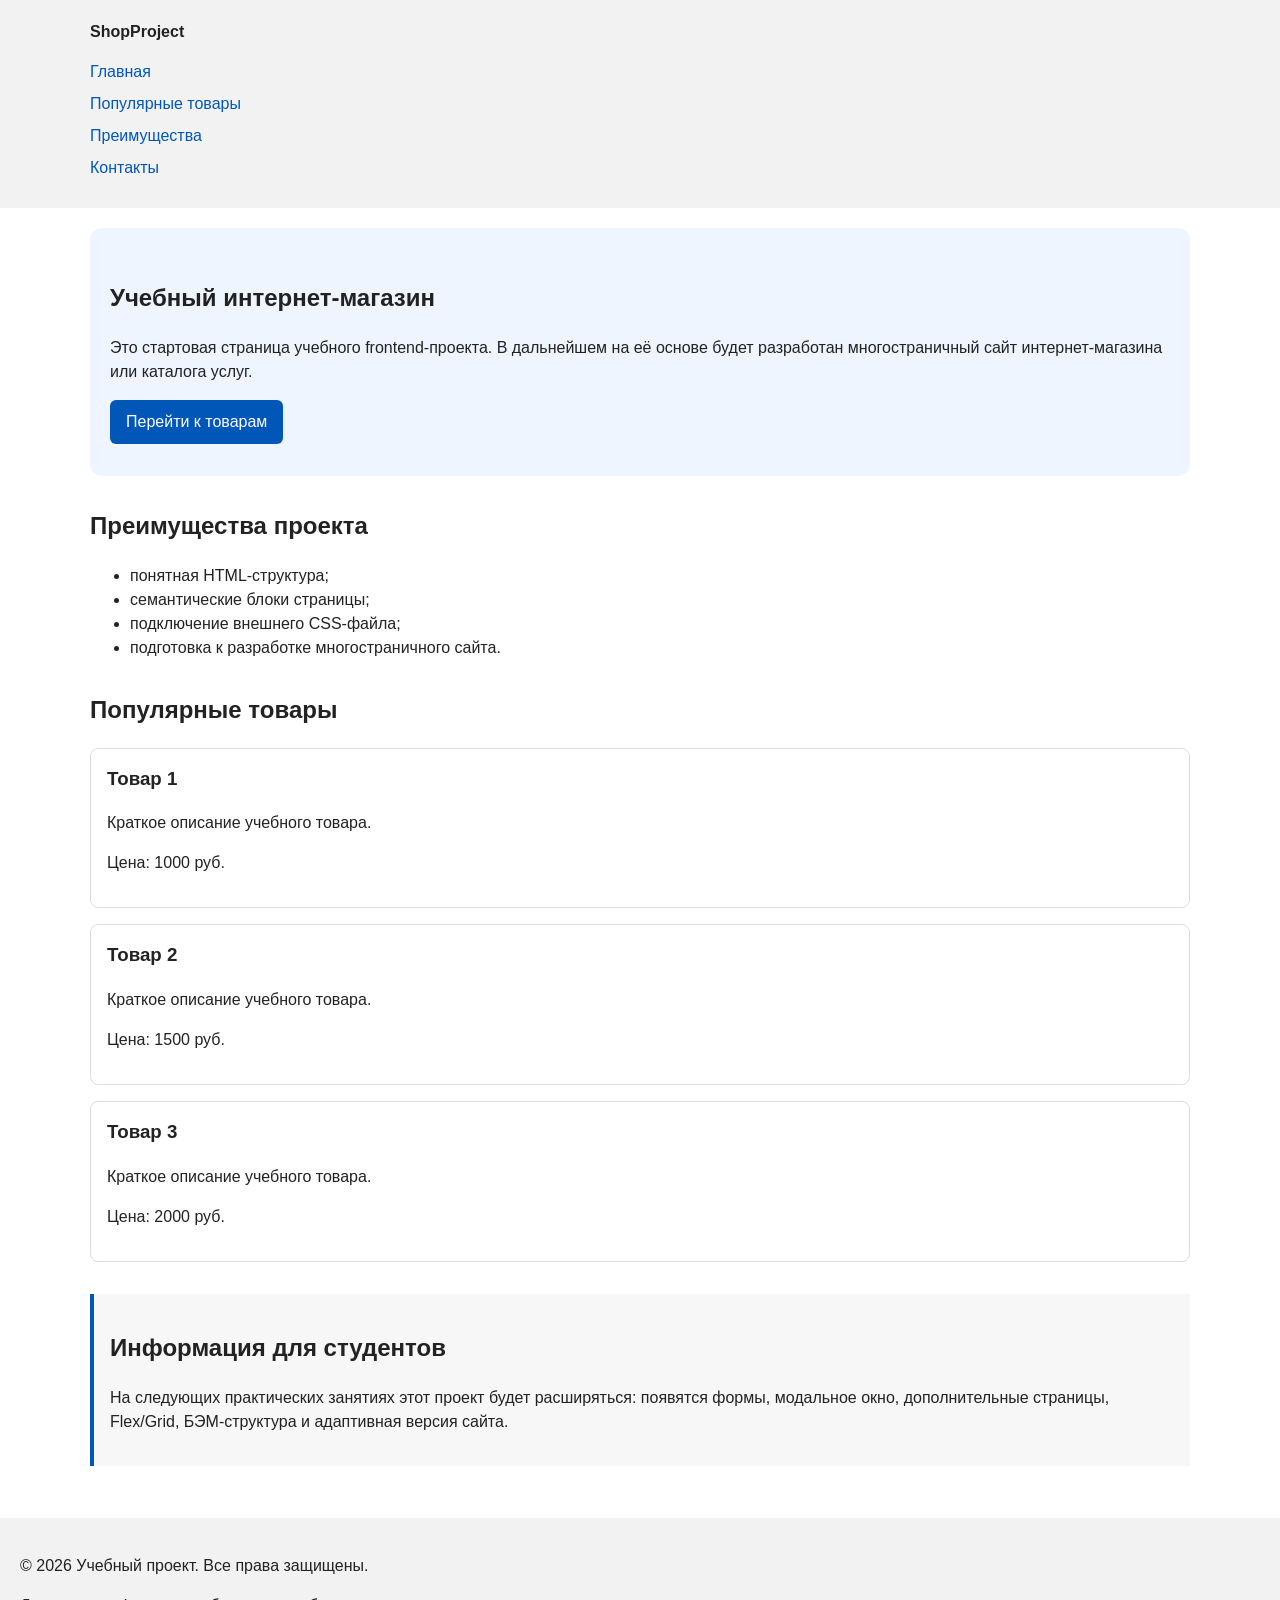
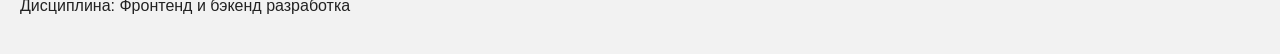
==== index.html @ dd643e0b "feat: add semantic HTML structure and base CSS styles" ====
<!DOCTYPE html>
<html lang="ru">
<head>
  <meta charset="UTF-8">
  <meta name="viewport" content="width=device-width, initial-scale=1.0">
  <title>Учебный интернет-магазин</title>
  <link rel="stylesheet" href="css/style.css">
</head>
<body>
<header>
  <div class="site-header">
    <a class="site-logo" href="index.html">ShopProject</a>

    <nav class="site-nav" aria-label="Основная навигация">
      <ul class="site-nav__list">
        <li><a href="index.html">Главная</a></li>
        <li><a href="#popular">Популярные товары</a></li>
        <li><a href="#advantages">Преимущества</a></li>
        <li><a href="#contacts">Контакты</a></li>
      </ul>
    </nav>
  </div>
</header>
<main>
  <!-- Основное содержимое страницы -->
   <section class="hero">
  <h1>Учебный интернет-магазин</h1>
  <p>
    Это стартовая страница учебного frontend-проекта.
    В дальнейшем на её основе будет разработан многостраничный сайт
    интернет-магазина или каталога услуг.
  </p>
  <a class="button" href="#popular">Перейти к товарам</a>
</section>
<section class="section" id="advantages">
  <h2>Преимущества проекта</h2>

  <ul class="advantages-list">
    <li>понятная HTML-структура;</li>
    <li>семантические блоки страницы;</li>
    <li>подключение внешнего CSS-файла;</li>
    <li>подготовка к разработке многостраничного сайта.</li>
  </ul>
</section>
<section class="section" id="popular">
  <h2>Популярные товары</h2>

  <article class="product-card">
    <h3>Товар 1</h3>
    <p>Краткое описание учебного товара.</p>
    <p>Цена: 1000 руб.</p>
  </article>

  <article class="product-card">
    <h3>Товар 2</h3>
    <p>Краткое описание учебного товара.</p>
    <p>Цена: 1500 руб.</p>
  </article>

  <article class="product-card">
    <h3>Товар 3</h3>
    <p>Краткое описание учебного товара.</p>
    <p>Цена: 2000 руб.</p>
  </article>
</section>
<aside class="aside-info">
  <h2>Информация для студентов</h2>
  <p>
    На следующих практических занятиях этот проект будет расширяться:
    появятся формы, модальное окно, дополнительные страницы, Flex/Grid,
    БЭМ-структура и адаптивная версия сайта.
  </p>
</aside>

</main>
<footer id="contacts">
  <p>&copy; 2026 Учебный проект. Все права защищены.</p>
  <p>Дисциплина: Фронтенд и бэкенд разработка</p>
</footer>

</body>
</html>
---- css/style.css ----
/* 
  Универсальное правило для всех элементов.
  border-box делает расчёт размеров более понятным:
  width включает content, padding и border.
*/
* {
  box-sizing: border-box;
}

/*
  Убираем стандартный внешний отступ браузера у body.
  Без этого вокруг страницы может появиться белая рамка.
*/
body {
  margin: 0;
  font-family: Arial, sans-serif;
  line-height: 1.5;
  color: #222222;
  background-color: #ffffff;
}
/*
  Задаём внутренние отступы для основных областей страницы.
  Это делает содержимое визуально отделённым от краёв окна браузера.
*/
header,
main,
footer {
  padding: 20px;
}

/*
  Оформляем шапку страницы.
  Пока используется простой светло-серый фон.
*/
header {
  background-color: #f2f2f2;
}

/*
  Оформляем подвал страницы тем же фоном,
  чтобы визуально отделить его от основного содержимого.
*/
footer {
  background-color: #f2f2f2;
}
/*
  Ограничиваем ширину содержимого шапки,
  чтобы оно не растягивалось слишком сильно на широких экранах.
*/
.site-header {
  max-width: 1100px;
  margin: 0 auto;
}

/*
  Оформляем текстовый логотип.
*/
.site-logo {
  font-weight: bold;
  text-decoration: none;
  color: #222222;
}

/*
  Убираем стандартные отступы и маркеры списка навигации.
*/
.site-nav__list {
  padding: 0;
  margin: 16px 0 0;
  list-style: none;
}

/*
  Добавляем расстояние между пунктами меню.
*/
.site-nav__list li {
  margin-bottom: 8px;
}

/*
  Оформляем ссылки меню.
*/
.site-nav__list a {
  color: #0057b8;
  text-decoration: none;
}

/*
  При наведении мыши подчёркиваем ссылку.
  Подробно состояния интерфейса будут рассмотрены в практической работе 1.7.
*/
.site-nav__list a:hover {
  text-decoration: underline;
}
/*
  Hero-блок — первый крупный блок страницы.
  Он визуально отделяется от остальных разделов фоном и отступами.
*/
.hero {
  max-width: 1100px;
  margin: 0 auto 32px;
  padding: 32px 20px;
  background-color: #eef5ff;
  border-radius: 12px;
}

/*
  Общий класс для разделов страницы.
*/
.section {
  max-width: 1100px;
  margin: 0 auto 32px;
}

/*
  Убираем лишний верхний отступ у заголовков разделов.
*/
.section h2 {
  margin-top: 0;
}
/*
  Карточка товара — самостоятельный блок.
  На следующих занятиях карточки будут доработаны и выстроены в сетку.
*/
.product-card {
  margin-bottom: 16px;
  padding: 16px;
  border: 1px solid #dddddd;
  border-radius: 8px;
  background-color: #ffffff;
}

/*
  Убираем лишний верхний отступ у заголовка карточки.
*/
.product-card h3 {
  margin-top: 0;
}
/*
  Пока это обычная ссылка, но визуально она оформляется как кнопка.
*/
.button {
  display: inline-block;
  padding: 10px 16px;
  color: #ffffff;
  background-color: #0057b8;
  text-decoration: none;
  border-radius: 6px;
}

/*
  Простое состояние наведения для кнопки.
*/
.button:hover {
  background-color: #003f86;
}

/*
  Дополнительный информационный блок.
*/
.aside-info {
  max-width: 1100px;
  margin: 0 auto 32px;
  padding: 16px;
  border-left: 4px solid #0057b8;
  background-color: #f7f7f7;
}
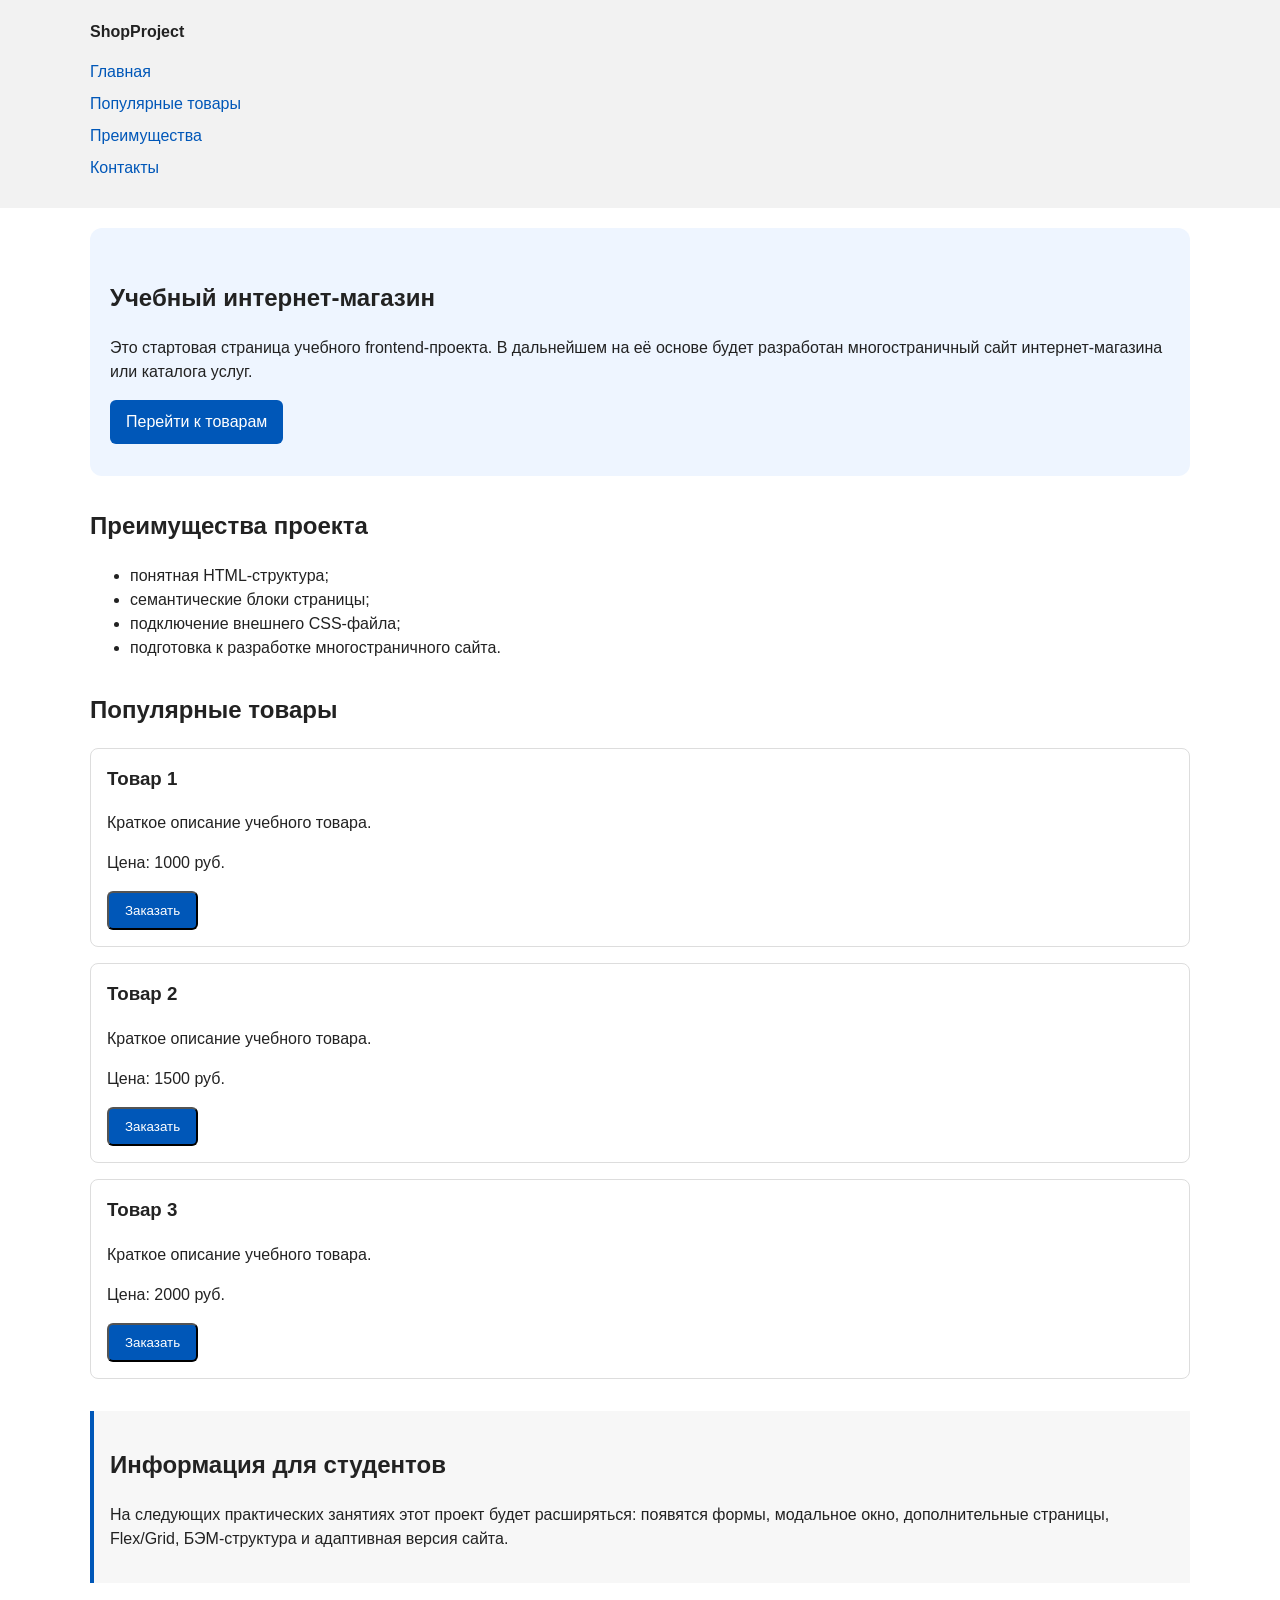
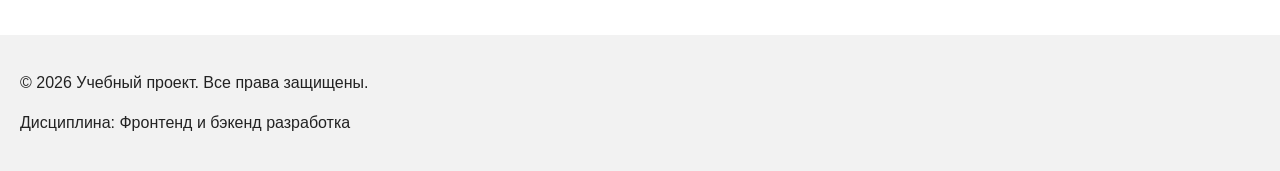
==== commit 11812ee8: "feat: add order form modal and validation" ====
--- a/index.html
+++ b/index.html
@@ -5,6 +5,7 @@
   <meta name="viewport" content="width=device-width, initial-scale=1.0">
   <title>Учебный интернет-магазин</title>
   <link rel="stylesheet" href="css/style.css">
+  <script src="js/main.js" defer></script>
 </head>
 <body>
 <header>
@@ -49,18 +50,30 @@
     <h3>Товар 1</h3>
     <p>Краткое описание учебного товара.</p>
     <p>Цена: 1000 руб.</p>
+    <button class="button product-card__button" type="button" data-product="Товар 1">
+  Заказать
+</button>
+
   </article>
 
   <article class="product-card">
     <h3>Товар 2</h3>
     <p>Краткое описание учебного товара.</p>
     <p>Цена: 1500 руб.</p>
+    <button class="button product-card__button" type="button" data-product="Товар 2">
+  Заказать
+</button>
+
   </article>
 
   <article class="product-card">
     <h3>Товар 3</h3>
     <p>Краткое описание учебного товара.</p>
     <p>Цена: 2000 руб.</p>
+    <button class="button product-card__button" type="button" data-product="Товар 3">
+  Заказать
+</button>
+
   </article>
 </section>
 <aside class="aside-info">
@@ -77,6 +90,102 @@
   <p>&copy; 2026 Учебный проект. Все права защищены.</p>
   <p>Дисциплина: Фронтенд и бэкенд разработка</p>
 </footer>
+<dialog class="order-dialog" id="order-dialog" aria-labelledby="order-dialog-title">
+  <h2 id="order-dialog-title">Оформление заявки</h2>
+
+  <form class="order-form" id="order-form" action="#" method="post" novalidate>
+    <input id="selected-product" name="selected-product" type="hidden">
+
+    <div class="form-field">
+      <label for="order-name">Имя</label>
+      <input
+        id="order-name"
+        name="name"
+        type="text"
+        placeholder="Введите ваше имя"
+        minlength="2"
+        autocomplete="given-name"
+        required
+      >
+    </div>
+
+    <div class="form-field">
+      <label for="order-email">E-mail</label>
+      <input
+        id="order-email"
+        name="email"
+        type="email"
+        placeholder="example@mail.ru"
+        autocomplete="email"
+        required
+      >
+    </div>
+
+    <div class="form-field">
+      <label for="order-phone">Телефон</label>
+      <input
+        id="order-phone"
+        name="phone"
+        type="tel"
+        inputmode="tel"
+        placeholder="+7 (900) 000-00-00"
+        pattern="^\+7 \(\d{3}\) \d{3}-\d{2}-\d{2}$"
+        required
+      >
+      <small>Формат: +7 (900) 000-00-00</small>
+    </div>
+
+    <div class="form-field">
+      <label for="order-date">Дата связи</label>
+      <input
+        id="order-date"
+        name="date"
+        type="date"
+      >
+    </div>
+
+    <div class="form-field">
+      <label for="order-topic">Тема заявки</label>
+      <select id="order-topic" name="topic" required>
+        <option value="">Выберите тему</option>
+        <option value="product">Заказ товара</option>
+        <option value="consultation">Консультация</option>
+        <option value="delivery">Доставка</option>
+      </select>
+    </div>
+
+    <div class="form-field">
+      <label for="order-comment">Комментарий</label>
+      <textarea
+        id="order-comment"
+        name="comment"
+        rows="4"
+        placeholder="Укажите дополнительную информацию"
+      ></textarea>
+    </div>
+
+    <div class="form-field form-field--checkbox">
+      <label>
+        <input
+          id="order-agreement"
+          name="agreement"
+          type="checkbox"
+          required
+        >
+        Я согласен на обработку данных
+      </label>
+    </div>
+
+    <div class="form-actions">
+      <button type="button" id="close-order-dialog">Закрыть</button>
+      <button type="submit">Отправить заявку</button>
+    </div>
+  </form>
+</dialog>
+
+<p class="success-message" id="success-message" hidden>
+  Форма успешно отправлена!
+</p>
 
 </body>
 </html>
--- a/css/style.css
+++ b/css/style.css
@@ -165,3 +165,105 @@
   border-left: 4px solid #0057b8;
   background-color: #f7f7f7;
 }
+
+/*
+  Модальное окно.
+  Элемент dialog сам умеет открываться поверх страницы.
+*/
+.order-dialog {
+  width: min(100% - 32px, 560px);
+  padding: 24px;
+  border: none;
+  border-radius: 12px;
+}
+
+/*
+  Затемнение фона за модальным окном.
+*/
+.order-dialog::backdrop {
+  background-color: rgba(0, 0, 0, 0.5);
+}
+
+/*
+  Поле формы.
+  Каждый блок получает нижний отступ.
+*/
+.form-field {
+  margin-bottom: 16px;
+}
+
+/*
+  Подпись поля.
+*/
+.form-field label {
+  display: block;
+  margin-bottom: 6px;
+}
+
+/*
+  Основные поля формы.
+*/
+.form-field input,
+.form-field select,
+.form-field textarea {
+  width: 100%;
+  padding: 10px 12px;
+  border: 1px solid #cccccc;
+  border-radius: 6px;
+  font: inherit;
+}
+
+/*
+  Checkbox не должен занимать всю ширину.
+*/
+.form-field input[type="checkbox"] {
+  width: auto;
+}
+
+/*
+  Подсказка под полем телефона.
+*/
+.form-field small {
+  display: block;
+  margin-top: 4px;
+  color: #666666;
+}
+
+/*
+  Видимый фокус для клавиатурной навигации.
+*/
+.form-field input:focus-visible,
+.form-field select:focus-visible,
+.form-field textarea:focus-visible,
+.form-actions button:focus-visible {
+  outline: 2px solid #0057b8;
+  outline-offset: 2px;
+}
+
+/*
+  Подсветка ошибочных полей.
+  Атрибут aria-invalid будет добавляться через JavaScript.
+*/
+[aria-invalid="true"] {
+  border-color: #b00020;
+}
+
+/*
+  Кнопки формы.
+*/
+.form-actions {
+  display: flex;
+  gap: 12px;
+  margin-top: 20px;
+}
+
+/*
+  Сообщение об успешной отправке.
+*/
+.success-message {
+  max-width: 1100px;
+  margin: 24px auto;
+  padding: 16px;
+  border-left: 4px solid #168a2f;
+  background-color: #eefaf0;
+}
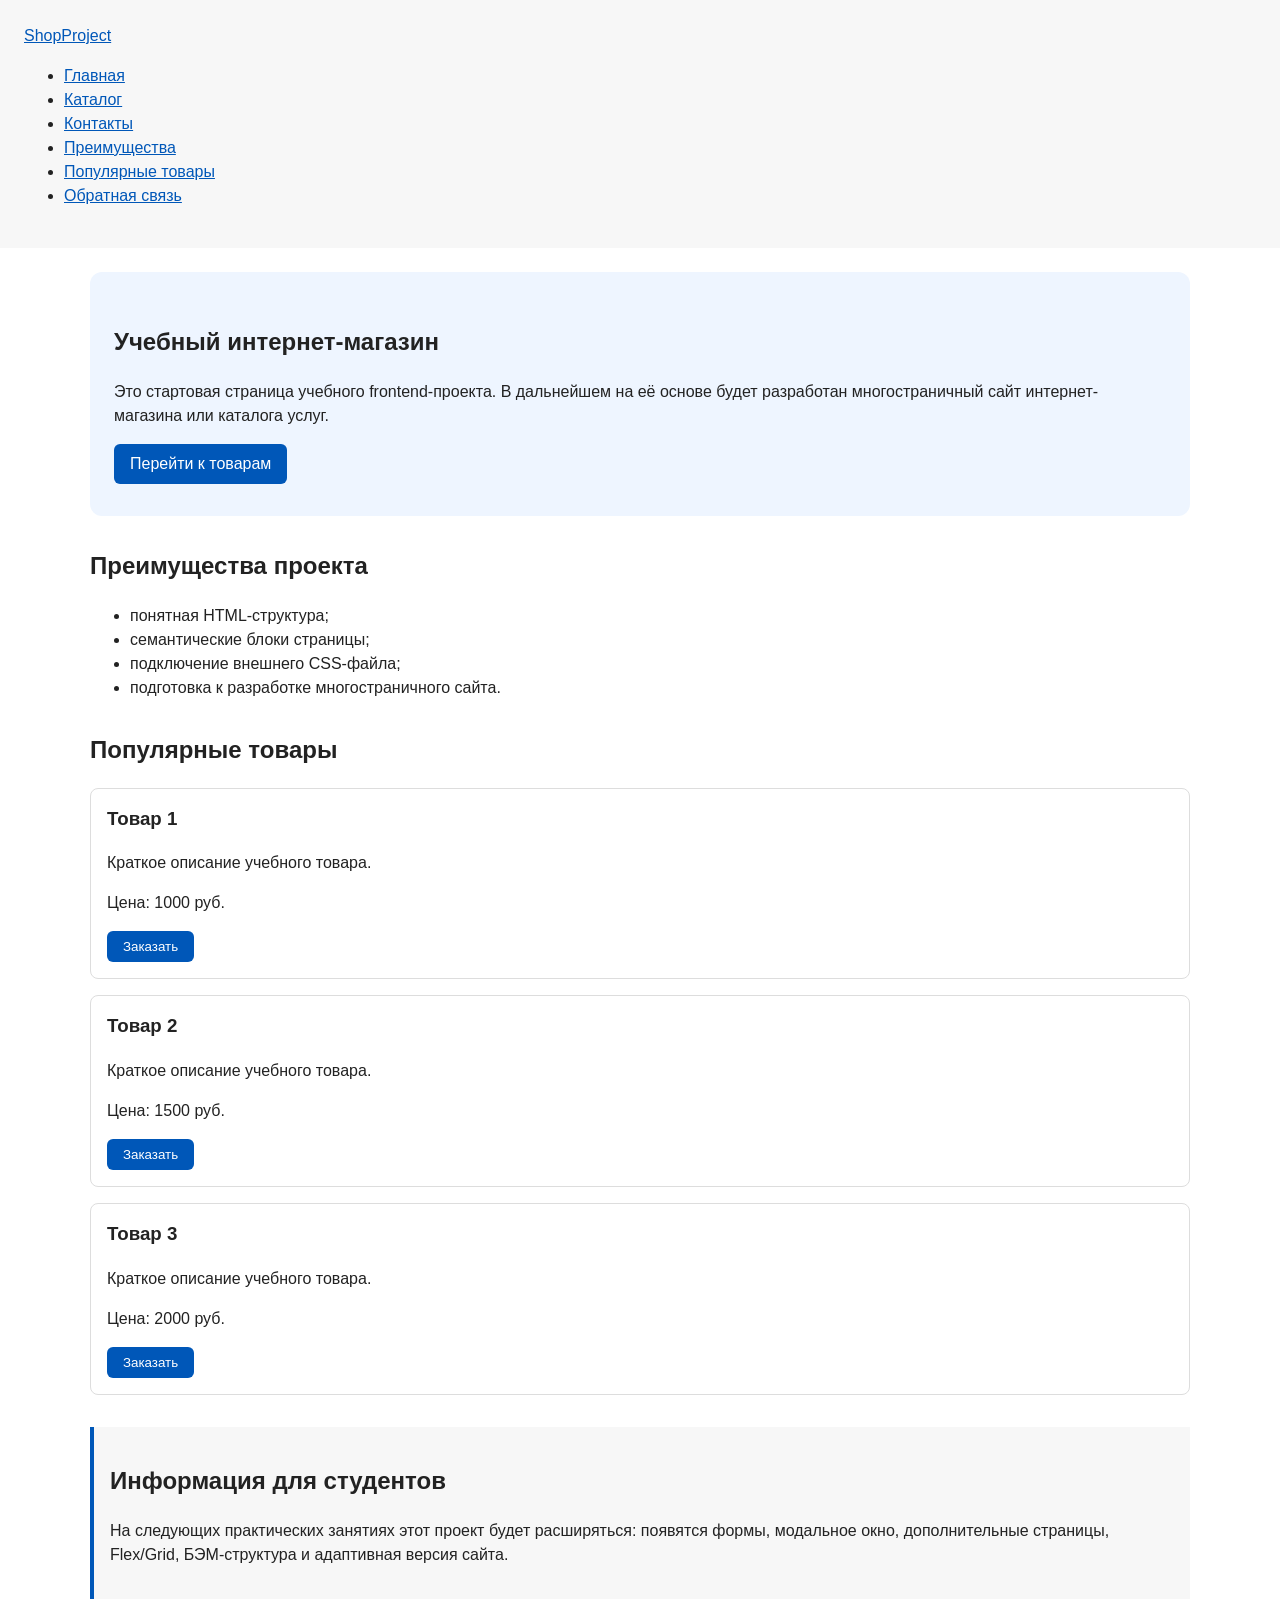
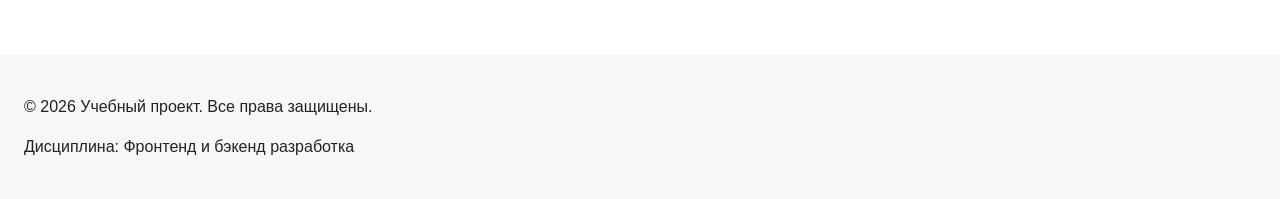
==== commit 18386400: "feat: add multi-page structure navigation and anchors" ====
--- a/index.html
+++ b/index.html
@@ -6,6 +6,10 @@
   <title>Учебный интернет-магазин</title>
   <link rel="stylesheet" href="css/style.css">
   <script src="js/main.js" defer></script>
+  <meta property="og:type" content="website">
+  <meta property="og:title" content="Учебный интернет-магазин">
+  <meta property="og:description" content="Учебный frontend-проект интернет-магазина.">
+  <meta property="og:image" content="https://vovelio.github.io/kr1-html-css-shop/images/preview.jpg">
 </head>
 <body>
 <header>
@@ -13,13 +17,16 @@
     <a class="site-logo" href="index.html">ShopProject</a>
 
     <nav class="site-nav" aria-label="Основная навигация">
-      <ul class="site-nav__list">
-        <li><a href="index.html">Главная</a></li>
-        <li><a href="#popular">Популярные товары</a></li>
-        <li><a href="#advantages">Преимущества</a></li>
-        <li><a href="#contacts">Контакты</a></li>
-      </ul>
-    </nav>
+  <ul class="site-nav__list">
+    <li><a href="index.html">Главная</a></li>
+    <li><a href="catalog.html">Каталог</a></li>
+    <li><a href="contacts.html">Контакты</a></li>
+    <li><a href="index.html#advantages">Преимущества</a></li>
+    <li><a href="index.html#popular">Популярные товары</a></li>
+    <li><a href="index.html#contacts">Обратная связь</a></li>
+  </ul>
+</nav>
+
   </div>
 </header>
 <main>
--- a/css/style.css
+++ b/css/style.css
@@ -1,269 +1,249 @@
-/* 
-  Универсальное правило для всех элементов.
-  border-box делает расчёт размеров более понятным:
-  width включает content, padding и border.
-*/
+/* ===============================
+   1. Переменные проекта
+   =============================== */
+
+:root {
+  /* Основные цвета проекта */
+  --color-bg: #ffffff;
+  --color-text: #222222;
+  --color-muted: #666666;
+  --color-primary: #0057b8;
+  --color-primary-dark: #003f86;
+  --color-border: #dddddd;
+  --color-surface: #f7f7f7;
+  --color-surface-accent: #eef5ff;
+  --color-danger: #b00020;
+  --color-success: #168a2f;
+  --color-success-bg: #eefaf0;
+  --color-white: #ffffff;
+
+  /* Отступы */
+  --space-xs: 4px;
+  --space-sm: 8px;
+  --space-md: 16px;
+  --space-lg: 24px;
+  --space-xl: 32px;
+
+  /* Скругления */
+  --radius-sm: 6px;
+  --radius-md: 8px;
+  --radius-lg: 12px;
+
+  /* Размеры */
+  --container-width: 1100px;
+}
+
+
+/* ===============================
+   2. Базовые стили
+   =============================== */
+
 * {
   box-sizing: border-box;
 }
 
-/*
-  Убираем стандартный внешний отступ браузера у body.
-  Без этого вокруг страницы может появиться белая рамка.
-*/
 body {
   margin: 0;
   font-family: Arial, sans-serif;
   line-height: 1.5;
-  color: #222222;
-  background-color: #ffffff;
-}
-/*
-  Задаём внутренние отступы для основных областей страницы.
-  Это делает содержимое визуально отделённым от краёв окна браузера.
-*/
+  color: var(--color-text);
+  background-color: var(--color-bg);
+}
+
 header,
 main,
 footer {
-  padding: 20px;
-}
-
-/*
-  Оформляем шапку страницы.
-  Пока используется простой светло-серый фон.
-*/
+  padding: var(--space-lg);
+}
+
 header {
-  background-color: #f2f2f2;
-}
-
-/*
-  Оформляем подвал страницы тем же фоном,
-  чтобы визуально отделить его от основного содержимого.
-*/
+  background-color: var(--color-surface);
+}
+
 footer {
-  background-color: #f2f2f2;
-}
-/*
-  Ограничиваем ширину содержимого шапки,
-  чтобы оно не растягивалось слишком сильно на широких экранах.
-*/
-.site-header {
-  max-width: 1100px;
-  margin: 0 auto;
-}
-
-/*
-  Оформляем текстовый логотип.
-*/
-.site-logo {
-  font-weight: bold;
+  background-color: var(--color-surface);
+}
+
+.breadcrumbs {
+  max-width: var(--container-width);
+  margin: 0 auto var(--space-md);
+  font-size: 14px;
+  color: var(--color-muted);
+}
+
+.breadcrumbs a {
+  color: var(--color-primary);
+}
+
+.breadcrumbs span::before {
+  content: " / ";
+  color: var(--color-muted);
+}
+
+:target {
+  outline: 2px dashed var(--color-primary);
+  outline-offset: 4px;
+}
+
+
+/* ===============================
+   3. Общие элементы интерфейса
+   =============================== */
+
+a {
+  color: var(--color-primary);
+}
+
+a:hover {
+  color: var(--color-primary-dark);
+}
+
+a:focus-visible {
+  outline: 2px solid var(--color-primary);
+  outline-offset: 3px;
+}
+
+.button {
+  display: inline-block;
+  padding: var(--space-sm) var(--space-md);
+  color: var(--color-white);
+  background-color: var(--color-primary);
   text-decoration: none;
-  color: #222222;
-}
-
-/*
-  Убираем стандартные отступы и маркеры списка навигации.
-*/
-.site-nav__list {
-  padding: 0;
-  margin: 16px 0 0;
-  list-style: none;
-}
-
-/*
-  Добавляем расстояние между пунктами меню.
-*/
-.site-nav__list li {
-  margin-bottom: 8px;
-}
-
-/*
-  Оформляем ссылки меню.
-*/
-.site-nav__list a {
-  color: #0057b8;
-  text-decoration: none;
-}
-
-/*
-  При наведении мыши подчёркиваем ссылку.
-  Подробно состояния интерфейса будут рассмотрены в практической работе 1.7.
-*/
-.site-nav__list a:hover {
-  text-decoration: underline;
-}
-/*
-  Hero-блок — первый крупный блок страницы.
-  Он визуально отделяется от остальных разделов фоном и отступами.
-*/
+  border: none;
+  border-radius: var(--radius-sm);
+  cursor: pointer;
+}
+
+.button:hover {
+  background-color: var(--color-primary-dark);
+}
+
+.button:focus-visible {
+  outline: 2px solid var(--color-primary);
+  outline-offset: 3px;
+}
+
+.button:disabled {
+  opacity: 0.6;
+  cursor: not-allowed;
+}
+
+
+/* ===============================
+   4. Компоненты страницы
+   =============================== */
+
 .hero {
-  max-width: 1100px;
-  margin: 0 auto 32px;
-  padding: 32px 20px;
-  background-color: #eef5ff;
-  border-radius: 12px;
-}
-
-/*
-  Общий класс для разделов страницы.
-*/
+  max-width: var(--container-width);
+  margin: 0 auto var(--space-xl);
+  padding: var(--space-xl) var(--space-lg);
+  background-color: var(--color-surface-accent);
+  border-radius: var(--radius-lg);
+}
+
 .section {
-  max-width: 1100px;
-  margin: 0 auto 32px;
-}
-
-/*
-  Убираем лишний верхний отступ у заголовков разделов.
-*/
+  max-width: var(--container-width);
+  margin: 0 auto var(--space-xl);
+}
+
 .section h2 {
   margin-top: 0;
 }
-/*
-  Карточка товара — самостоятельный блок.
-  На следующих занятиях карточки будут доработаны и выстроены в сетку.
-*/
+
 .product-card {
-  margin-bottom: 16px;
-  padding: 16px;
-  border: 1px solid #dddddd;
-  border-radius: 8px;
-  background-color: #ffffff;
-}
-
-/*
-  Убираем лишний верхний отступ у заголовка карточки.
-*/
+  margin-bottom: var(--space-md);
+  padding: var(--space-md);
+  border: 1px solid var(--color-border);
+  border-radius: var(--radius-md);
+  background-color: var(--color-bg);
+}
+
+.product-card:hover {
+  border-color: var(--color-primary);
+}
+
 .product-card h3 {
   margin-top: 0;
 }
-/*
-  Пока это обычная ссылка, но визуально она оформляется как кнопка.
-*/
-.button {
-  display: inline-block;
-  padding: 10px 16px;
-  color: #ffffff;
-  background-color: #0057b8;
-  text-decoration: none;
-  border-radius: 6px;
-}
-
-/*
-  Простое состояние наведения для кнопки.
-*/
-.button:hover {
-  background-color: #003f86;
-}
-
-/*
-  Дополнительный информационный блок.
-*/
 .aside-info {
-  max-width: 1100px;
-  margin: 0 auto 32px;
-  padding: 16px;
-  border-left: 4px solid #0057b8;
-  background-color: #f7f7f7;
-}
-
-/*
-  Модальное окно.
-  Элемент dialog сам умеет открываться поверх страницы.
-*/
+  max-width: var(--container-width);
+  margin: 0 auto var(--space-xl);
+  padding: var(--space-md);
+  border-left: 4px solid var(--color-primary);
+  background-color: var(--color-surface);
+}
+
+html {
+  scroll-behavior: smooth;
+}
+
+
+/* ===============================
+   5. Форма и модальное окно
+   =============================== */
+
 .order-dialog {
   width: min(100% - 32px, 560px);
-  padding: 24px;
+  padding: var(--space-lg);
   border: none;
-  border-radius: 12px;
-}
-
-/*
-  Затемнение фона за модальным окном.
-*/
+  border-radius: var(--radius-lg);
+}
+
 .order-dialog::backdrop {
   background-color: rgba(0, 0, 0, 0.5);
 }
 
-/*
-  Поле формы.
-  Каждый блок получает нижний отступ.
-*/
 .form-field {
-  margin-bottom: 16px;
-}
-
-/*
-  Подпись поля.
-*/
+  margin-bottom: var(--space-md);
+}
+
 .form-field label {
   display: block;
-  margin-bottom: 6px;
-}
-
-/*
-  Основные поля формы.
-*/
+  margin-bottom: var(--space-xs);
+}
+
 .form-field input,
 .form-field select,
 .form-field textarea {
   width: 100%;
   padding: 10px 12px;
-  border: 1px solid #cccccc;
-  border-radius: 6px;
+  border: 1px solid var(--color-border);
+  border-radius: var(--radius-sm);
   font: inherit;
 }
 
-/*
-  Checkbox не должен занимать всю ширину.
-*/
 .form-field input[type="checkbox"] {
   width: auto;
 }
 
-/*
-  Подсказка под полем телефона.
-*/
 .form-field small {
   display: block;
-  margin-top: 4px;
-  color: #666666;
-}
-
-/*
-  Видимый фокус для клавиатурной навигации.
-*/
+  margin-top: var(--space-xs);
+  color: var(--color-muted);
+}
+
+.form-field input:hover,
+.form-field select:hover,
+.form-field textarea:hover {
+  border-color: var(--color-primary);
+}
+
 .form-field input:focus-visible,
 .form-field select:focus-visible,
 .form-field textarea:focus-visible,
 .form-actions button:focus-visible {
-  outline: 2px solid #0057b8;
-  outline-offset: 2px;
-}
-
-/*
-  Подсветка ошибочных полей.
-  Атрибут aria-invalid будет добавляться через JavaScript.
-*/
+  outline: 2px solid var(--color-primary);
+  outline-offset: 3px;
+}
+
 [aria-invalid="true"] {
-  border-color: #b00020;
-}
-
-/*
-  Кнопки формы.
-*/
-.form-actions {
-  display: flex;
-  gap: 12px;
-  margin-top: 20px;
-}
-
-/*
-  Сообщение об успешной отправке.
-*/
+  border-color: var(--color-danger);
+}
+
 .success-message {
-  max-width: 1100px;
-  margin: 24px auto;
-  padding: 16px;
-  border-left: 4px solid #168a2f;
-  background-color: #eefaf0;
-}
+  max-width: var(--container-width);
+  margin: var(--space-lg) auto;
+  padding: var(--space-md);
+  border-left: 4px solid var(--color-success);
+  background-color: var(--color-success-bg);
+}
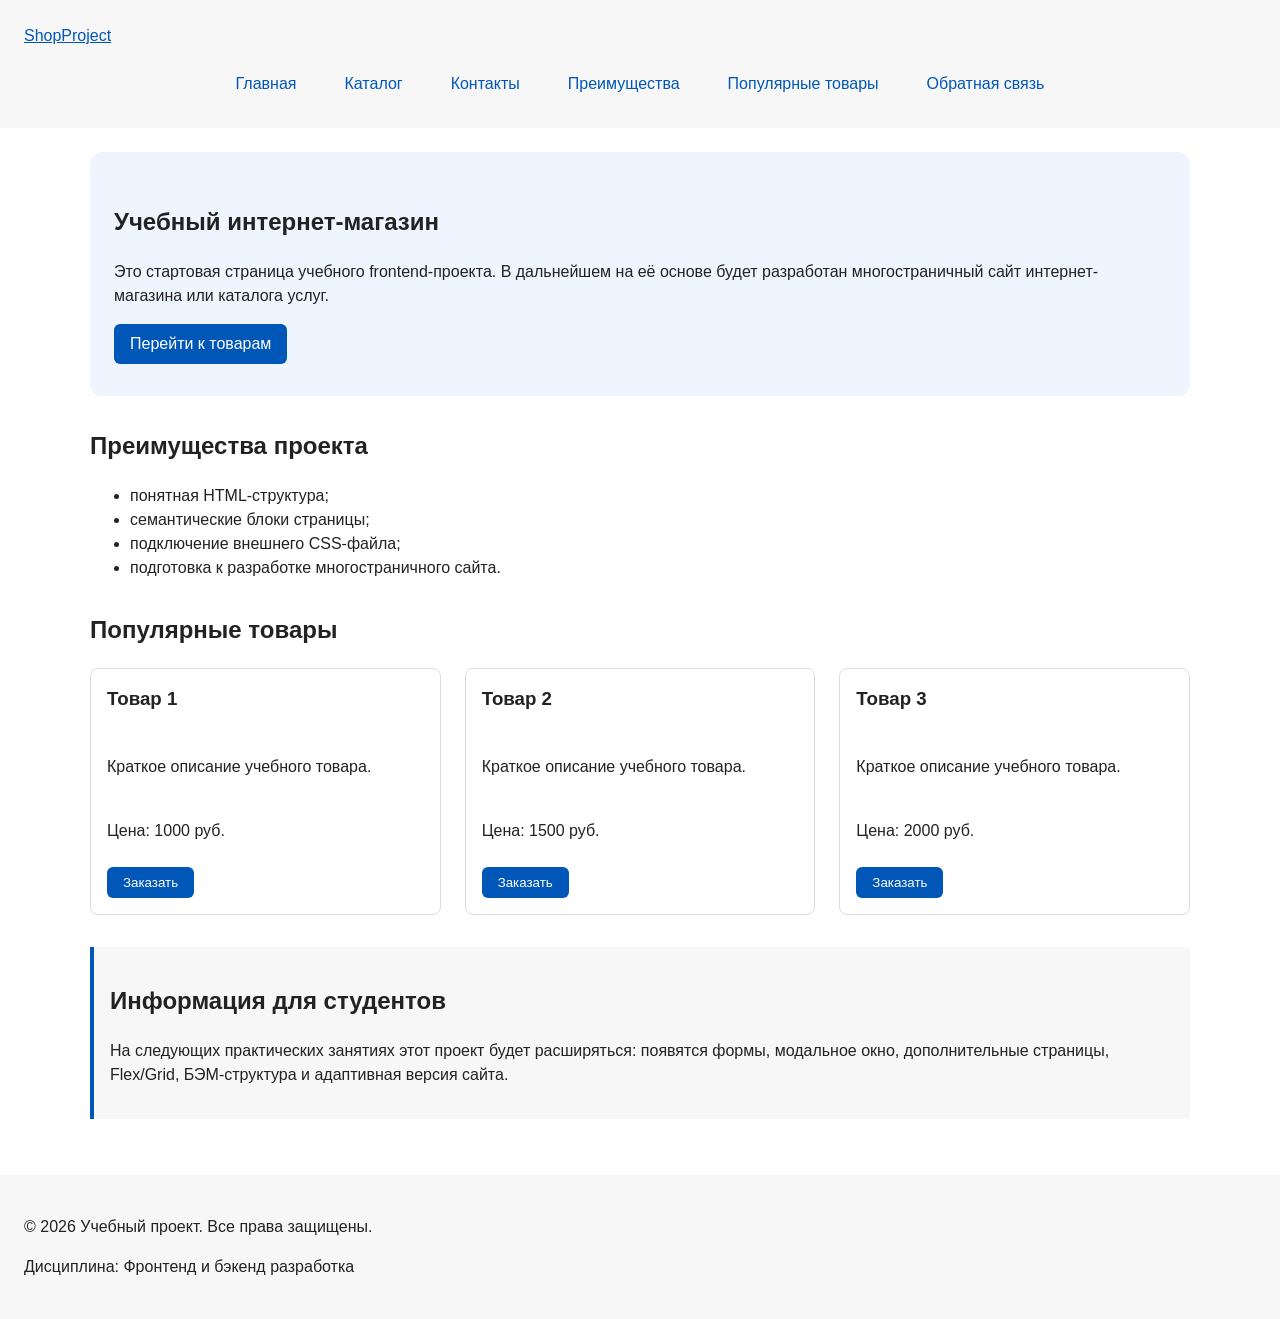
==== commit 9e3c94f8: "feat: add flex navigation and grid catalog layout" ====
--- a/index.html
+++ b/index.html
@@ -53,36 +53,36 @@
 <section class="section" id="popular">
   <h2>Популярные товары</h2>
 
-  <article class="product-card">
-    <h3>Товар 1</h3>
-    <p>Краткое описание учебного товара.</p>
-    <p>Цена: 1000 руб.</p>
-    <button class="button product-card__button" type="button" data-product="Товар 1">
-  Заказать
-</button>
+  <div class="products-grid">
+    <article class="product-card">
+      <h3>Товар 1</h3>
+      <p>Краткое описание учебного товара.</p>
+      <p>Цена: 1000 руб.</p>
+      <button class="button product-card__button" type="button" data-product="Товар 1">
+        Заказать
+      </button>
+    </article>
 
-  </article>
+    <article class="product-card">
+      <h3>Товар 2</h3>
+      <p>Краткое описание учебного товара.</p>
+      <p>Цена: 1500 руб.</p>
+      <button class="button product-card__button" type="button" data-product="Товар 2">
+        Заказать
+      </button>
+    </article>
 
-  <article class="product-card">
-    <h3>Товар 2</h3>
-    <p>Краткое описание учебного товара.</p>
-    <p>Цена: 1500 руб.</p>
-    <button class="button product-card__button" type="button" data-product="Товар 2">
-  Заказать
-</button>
+    <article class="product-card">
+      <h3>Товар 3</h3>
+      <p>Краткое описание учебного товара.</p>
+      <p>Цена: 2000 руб.</p>
+      <button class="button product-card__button" type="button" data-product="Товар 3">
+        Заказать
+      </button>
+    </article>
+  </div>
+</section>
 
-  </article>
-
-  <article class="product-card">
-    <h3>Товар 3</h3>
-    <p>Краткое описание учебного товара.</p>
-    <p>Цена: 2000 руб.</p>
-    <button class="button product-card__button" type="button" data-product="Товар 3">
-  Заказать
-</button>
-
-  </article>
-</section>
 <aside class="aside-info">
   <h2>Информация для студентов</h2>
   <p>
--- a/css/style.css
+++ b/css/style.css
@@ -85,6 +85,35 @@
   outline-offset: 4px;
 }
 
+.filters-form {
+  display: grid;
+  gap: var(--space-md);
+}
+
+.filters-form fieldset {
+  margin: 0;
+  padding: var(--space-md);
+  border: 1px solid var(--color-border);
+  border-radius: var(--radius-sm);
+}
+
+.filters-form legend {
+  font-weight: 700;
+}
+
+.filters-form label {
+  display: block;
+  margin-bottom: var(--space-sm);
+}
+
+.filters-form input[type="number"] {
+  width: 100%;
+  padding: 8px 10px;
+  border: 1px solid var(--color-border);
+  border-radius: var(--radius-sm);
+  font: inherit;
+}
+
 
 /* ===============================
    3. Общие элементы интерфейса
@@ -128,6 +157,35 @@
   cursor: not-allowed;
 }
 
+.site-nav__list {
+  display: flex;
+  flex-wrap: wrap;
+  justify-content: center;
+  align-items: center;
+  gap: var(--space-md);
+  padding: 0;
+  margin: var(--space-md) 0 0;
+  list-style: none;
+}
+
+.site-nav__list a {
+  display: inline-block;
+  padding: var(--space-sm) var(--space-md);
+  color: var(--color-primary);
+  text-decoration: none;
+  border-radius: var(--radius-sm);
+}
+
+.site-nav__list a:hover {
+  color: var(--color-white);
+  background-color: var(--color-primary);
+}
+
+.products-grid {
+  display: grid;
+  grid-template-columns: repeat(3, 1fr);
+  gap: var(--space-lg);
+}
 
 /* ===============================
    4. Компоненты страницы
@@ -151,12 +209,42 @@
 }
 
 .product-card {
-  margin-bottom: var(--space-md);
+  display: flex;
+  flex-direction: column;
+  gap: var(--space-sm);
+  margin-bottom: 0;
   padding: var(--space-md);
   border: 1px solid var(--color-border);
   border-radius: var(--radius-md);
   background-color: var(--color-bg);
 }
+
+.product-card .button {
+  margin-top: auto;
+  align-self: flex-start;
+}
+
+.catalog-layout {
+  max-width: var(--container-width);
+  margin: 0 auto var(--space-xl);
+  display: grid;
+  grid-template-columns: 260px 1fr;
+  grid-template-areas: "filters products";
+  gap: var(--space-lg);
+}
+
+.catalog-filters {
+  grid-area: filters;
+  padding: var(--space-md);
+  border: 1px solid var(--color-border);
+  border-radius: var(--radius-md);
+  background-color: var(--color-surface);
+}
+
+.catalog-products {
+  grid-area: products;
+}
+
 
 .product-card:hover {
   border-color: var(--color-primary);
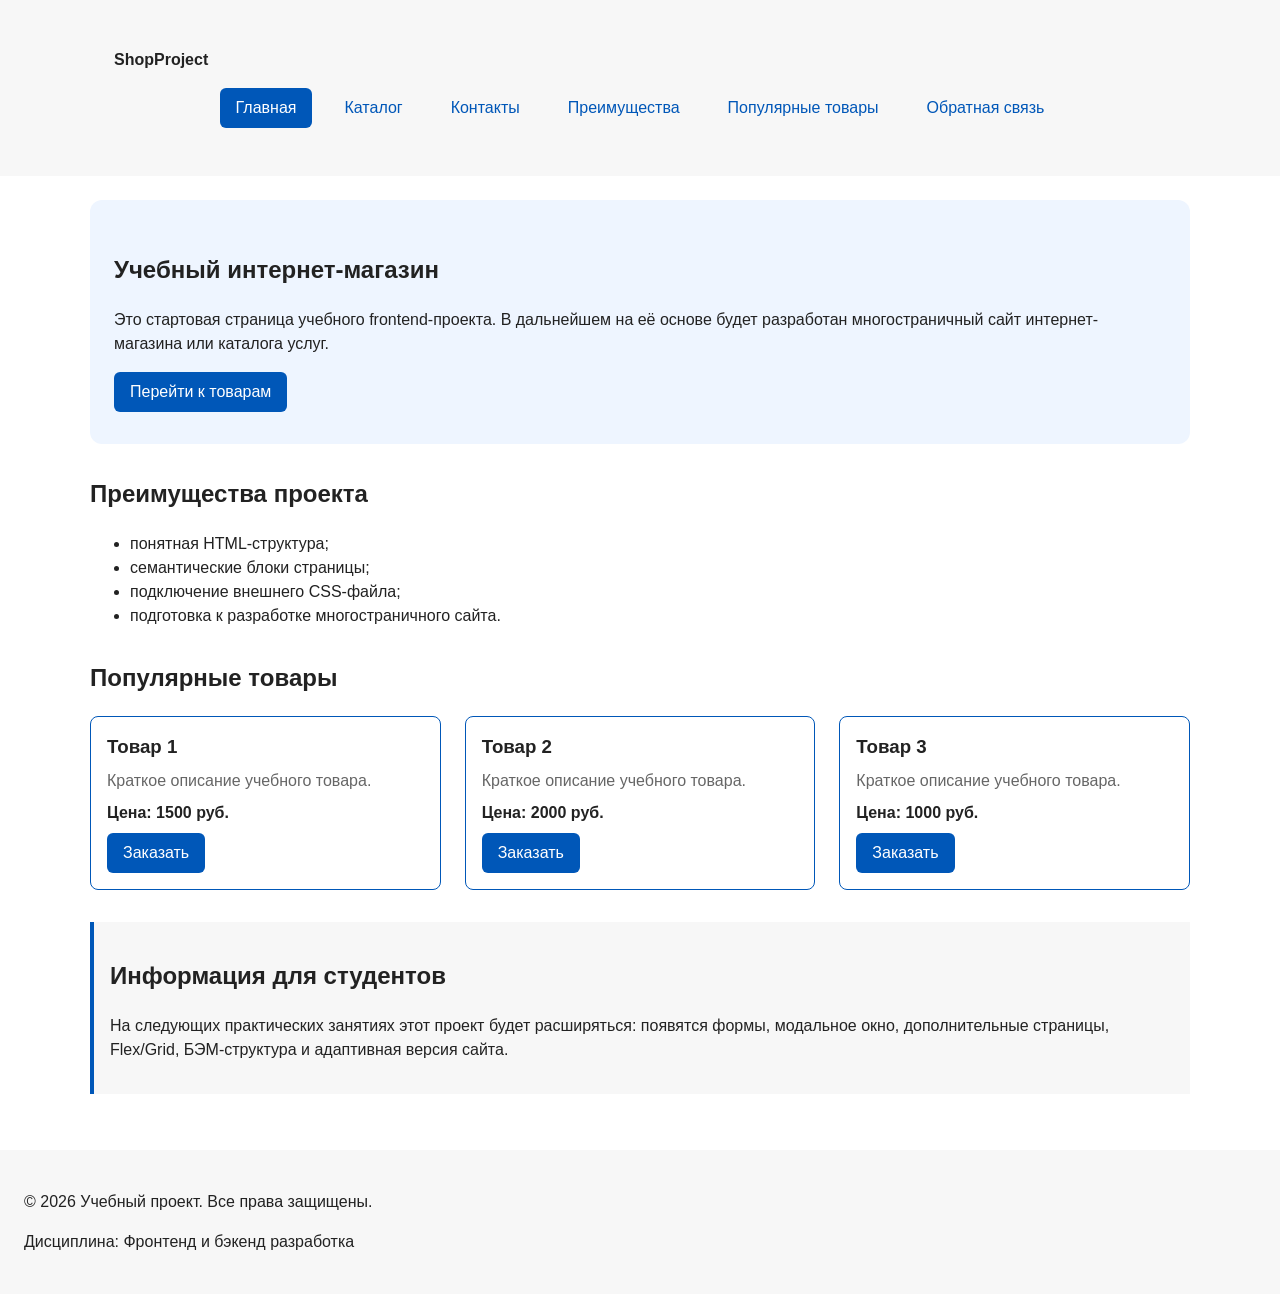
==== commit 2d804baa: "refactor: apply BEM naming to CSS classes" ====
--- a/index.html
+++ b/index.html
@@ -12,23 +12,43 @@
   <meta property="og:image" content="https://vovelio.github.io/kr1-html-css-shop/images/preview.jpg">
 </head>
 <body>
-<header>
-  <div class="site-header">
-    <a class="site-logo" href="index.html">ShopProject</a>
+<header class="site-header">
+  <div class="site-header__inner">
+    <a class="site-header__logo" href="index.html">ShopProject</a>
 
     <nav class="site-nav" aria-label="Основная навигация">
-  <ul class="site-nav__list">
-    <li><a href="index.html">Главная</a></li>
-    <li><a href="catalog.html">Каталог</a></li>
-    <li><a href="contacts.html">Контакты</a></li>
-    <li><a href="index.html#advantages">Преимущества</a></li>
-    <li><a href="index.html#popular">Популярные товары</a></li>
-    <li><a href="index.html#contacts">Обратная связь</a></li>
-  </ul>
-</nav>
-
+      <ul class="site-nav__list">
+        <li class="site-nav__item">
+          <a class="site-nav__link site-nav__link--active" href="index.html">
+            Главная
+          </a>
+        </li>
+        <li class="site-nav__item">
+          <a class="site-nav__link" href="catalog.html">Каталог</a>
+        </li>
+        <li class="site-nav__item">
+          <a class="site-nav__link" href="contacts.html">Контакты</a>
+        </li>
+        <li class="site-nav__item">
+    <a class="site-nav__link" href="index.html#advantages">
+      Преимущества
+    </a>
+  </li>
+        <li class="site-nav__item">
+          <a class="site-nav__link" href="index.html#popular">
+            Популярные товары
+          </a>
+        </li>
+        <li class="site-nav__item">
+    <a class="site-nav__link" href="index.html#contacts">
+      Обратная связь
+    </a>
+  </li>
+      </ul>
+    </nav>
   </div>
 </header>
+
 <main>
   <!-- Основное содержимое страницы -->
    <section class="hero">
@@ -38,7 +58,9 @@
     В дальнейшем на её основе будет разработан многостраничный сайт
     интернет-магазина или каталога услуг.
   </p>
-  <a class="button" href="#popular">Перейти к товарам</a>
+  <a class="button button--primary" href="#popular">
+    Перейти к товарам
+  </a>
 </section>
 <section class="section" id="advantages">
   <h2>Преимущества проекта</h2>
@@ -54,32 +76,45 @@
   <h2>Популярные товары</h2>
 
   <div class="products-grid">
-    <article class="product-card">
-      <h3>Товар 1</h3>
-      <p>Краткое описание учебного товара.</p>
-      <p>Цена: 1000 руб.</p>
-      <button class="button product-card__button" type="button" data-product="Товар 1">
-        Заказать
-      </button>
-    </article>
-
-    <article class="product-card">
-      <h3>Товар 2</h3>
-      <p>Краткое описание учебного товара.</p>
-      <p>Цена: 1500 руб.</p>
-      <button class="button product-card__button" type="button" data-product="Товар 2">
-        Заказать
-      </button>
-    </article>
-
-    <article class="product-card">
-      <h3>Товар 3</h3>
-      <p>Краткое описание учебного товара.</p>
-      <p>Цена: 2000 руб.</p>
-      <button class="button product-card__button" type="button" data-product="Товар 3">
-        Заказать
-      </button>
-    </article>
+    <article class="product-card product-card--featured">
+  <h3 class="product-card__title">Товар 1</h3>
+  <p class="product-card__description">Краткое описание учебного товара.</p>
+  <p class="product-card__price">Цена: 1500 руб.</p>
+  <button
+    class="button button--primary product-card__button"
+    type="button"
+    data-product="Товар 1"
+  >
+    Заказать
+  </button>
+</article>
+
+
+    <article class="product-card product-card--featured">
+  <h3 class="product-card__title">Товар 2</h3>
+  <p class="product-card__description">Краткое описание учебного товара.</p>
+  <p class="product-card__price">Цена: 2000 руб.</p>
+  <button
+    class="button button--primary product-card__button"
+    type="button"
+    data-product="Товар 2"
+  >
+    Заказать
+  </button>
+</article>
+
+    <article class="product-card product-card--featured">
+  <h3 class="product-card__title">Товар 3</h3>
+  <p class="product-card__description">Краткое описание учебного товара.</p>
+  <p class="product-card__price">Цена: 1000 руб.</p>
+  <button
+    class="button button--primary product-card__button"
+    type="button"
+    data-product="Товар 3"
+  >
+    Заказать
+  </button>
+</article>
   </div>
 </section>
 
@@ -93,32 +128,34 @@
 </aside>
 
 </main>
-<footer id="contacts">
+<footer id="contacts" class="site-footer">
   <p>&copy; 2026 Учебный проект. Все права защищены.</p>
   <p>Дисциплина: Фронтенд и бэкенд разработка</p>
 </footer>
 <dialog class="order-dialog" id="order-dialog" aria-labelledby="order-dialog-title">
-  <h2 id="order-dialog-title">Оформление заявки</h2>
+  <h2 class="order-dialog__title" id="order-dialog-title">
+  Оформление заявки
+  </h2>
 
   <form class="order-form" id="order-form" action="#" method="post" novalidate>
     <input id="selected-product" name="selected-product" type="hidden">
 
-    <div class="form-field">
-      <label for="order-name">Имя</label>
+    <div class="order-form__field">
+    <label class="order-form__label" for="order-name">Имя</label>
+    <input
+      class="order-form__input"
+      id="order-name"
+      name="name"
+      type="text"
+      required
+    >
+  </div>
+
+
+    <div class="order-form__field">
+      <label class="order-form__label" for="order-email">E-mail</label>
       <input
-        id="order-name"
-        name="name"
-        type="text"
-        placeholder="Введите ваше имя"
-        minlength="2"
-        autocomplete="given-name"
-        required
-      >
-    </div>
-
-    <div class="form-field">
-      <label for="order-email">E-mail</label>
-      <input
+        class="order-form__input"
         id="order-email"
         name="email"
         type="email"
@@ -128,9 +165,10 @@
       >
     </div>
 
-    <div class="form-field">
-      <label for="order-phone">Телефон</label>
+    <div class="order-form__field">
+      <label class="order-form__label" for="order-phone">Телефон</label>
       <input
+        class="order-form__input"
         id="order-phone"
         name="phone"
         type="tel"
@@ -142,18 +180,19 @@
       <small>Формат: +7 (900) 000-00-00</small>
     </div>
 
-    <div class="form-field">
-      <label for="order-date">Дата связи</label>
+    <div class="order-form__field">
+      <label class="order-form__label"  for="order-date">Дата связи</label>
       <input
+        class="order-form__input"
         id="order-date"
         name="date"
         type="date"
       >
     </div>
 
-    <div class="form-field">
-      <label for="order-topic">Тема заявки</label>
-      <select id="order-topic" name="topic" required>
+    <div class="order-form__field">
+      <label class="order-form__label"  for="order-topic">Тема заявки</label>
+      <select class="order-form__select" id="order-topic" name="topic" required>
         <option value="">Выберите тему</option>
         <option value="product">Заказ товара</option>
         <option value="consultation">Консультация</option>
@@ -161,9 +200,10 @@
       </select>
     </div>
 
-    <div class="form-field">
-      <label for="order-comment">Комментарий</label>
+    <div class="order-form__field">
+      <label class="order-form__label"  for="order-comment">Комментарий</label>
       <textarea
+        class="order-form__textarea"
         id="order-comment"
         name="comment"
         rows="4"
@@ -171,8 +211,8 @@
       ></textarea>
     </div>
 
-    <div class="form-field form-field--checkbox">
-      <label>
+    <div class="order-form__field">
+      <label class="order-form__label" >
         <input
           id="order-agreement"
           name="agreement"
@@ -183,10 +223,21 @@
       </label>
     </div>
 
-    <div class="form-actions">
-      <button type="button" id="close-order-dialog">Закрыть</button>
-      <button type="submit">Отправить заявку</button>
-    </div>
+    <div class="order-form__actions">
+    <button 
+      class="button button--secondary" 
+        type="button"
+        id="close-order-dialog"
+        >
+  Закрыть
+</button>
+
+    <button class="button button--primary" type="submit">
+  Отправить заявку
+</button>
+
+  </div>
+
   </form>
 </dialog>
 
--- a/css/style.css
+++ b/css/style.css
@@ -60,7 +60,7 @@
   background-color: var(--color-surface);
 }
 
-footer {
+.site-footer {
   background-color: var(--color-surface);
 }
 
@@ -71,11 +71,11 @@
   color: var(--color-muted);
 }
 
-.breadcrumbs a {
+.breadcrumbs__link {
   color: var(--color-primary);
 }
 
-.breadcrumbs span::before {
+.breadcrumbs__current::before {
   content: " / ";
   color: var(--color-muted);
 }
@@ -114,47 +114,20 @@
   font: inherit;
 }
 
-
-/* ===============================
-   3. Общие элементы интерфейса
-   =============================== */
-
-a {
-  color: var(--color-primary);
-}
-
-a:hover {
-  color: var(--color-primary-dark);
-}
-
-a:focus-visible {
-  outline: 2px solid var(--color-primary);
-  outline-offset: 3px;
-}
-
-.button {
-  display: inline-block;
-  padding: var(--space-sm) var(--space-md);
-  color: var(--color-white);
-  background-color: var(--color-primary);
+.site-header {
+  background-color: var(--color-surface);
+}
+
+.site-header__inner {
+  max-width: var(--container-width);
+  margin: 0 auto;
+  padding: var(--space-lg);
+}
+
+.site-header__logo {
+  font-weight: 700;
+  color: var(--color-text);
   text-decoration: none;
-  border: none;
-  border-radius: var(--radius-sm);
-  cursor: pointer;
-}
-
-.button:hover {
-  background-color: var(--color-primary-dark);
-}
-
-.button:focus-visible {
-  outline: 2px solid var(--color-primary);
-  outline-offset: 3px;
-}
-
-.button:disabled {
-  opacity: 0.6;
-  cursor: not-allowed;
 }
 
 .site-nav__list {
@@ -168,7 +141,17 @@
   list-style: none;
 }
 
-.site-nav__list a {
+.site-nav__link:hover {
+  color: var(--color-white);
+  background-color: var(--color-primary);
+}
+
+.site-nav__link:focus-visible {
+  outline: 2px solid var(--color-primary);
+  outline-offset: 3px;
+}
+
+.site-nav__link {
   display: inline-block;
   padding: var(--space-sm) var(--space-md);
   color: var(--color-primary);
@@ -176,10 +159,69 @@
   border-radius: var(--radius-sm);
 }
 
-.site-nav__list a:hover {
+.site-nav__link--active {
   color: var(--color-white);
   background-color: var(--color-primary);
 }
+
+
+
+/* ===============================
+   3. Общие элементы интерфейса
+   =============================== */
+
+a {
+  color: var(--color-primary);
+}
+
+a:hover {
+  color: var(--color-primary-dark);
+}
+
+a:focus-visible {
+  outline: 2px solid var(--color-primary);
+  outline-offset: 3px;
+}
+
+.button {
+  display: inline-block;
+  padding: var(--space-sm) var(--space-md);
+  border: none;
+  border-radius: var(--radius-sm);
+  font: inherit;
+  text-decoration: none;
+  cursor: pointer;
+}
+
+.button--primary {
+  color: var(--color-white);
+  background-color: var(--color-primary);
+}
+
+.button--primary:hover {
+  background-color: var(--color-primary-dark);
+  color: var(--color-white);
+}
+
+.button--secondary {
+  color: var(--color-primary);
+  background-color: transparent;
+  border: 1px solid var(--color-primary);
+}
+
+.button--secondary:hover {
+  color: var(--color-white);
+  background-color: var(--color-primary);
+}
+
+.button:disabled,
+.button--disabled {
+  opacity: 0.6;
+  cursor: not-allowed;
+}
+
+
+
 
 .products-grid {
   display: grid;
@@ -212,16 +254,10 @@
   display: flex;
   flex-direction: column;
   gap: var(--space-sm);
-  margin-bottom: 0;
   padding: var(--space-md);
   border: 1px solid var(--color-border);
   border-radius: var(--radius-md);
   background-color: var(--color-bg);
-}
-
-.product-card .button {
-  margin-top: auto;
-  align-self: flex-start;
 }
 
 .catalog-layout {
@@ -250,9 +286,37 @@
   border-color: var(--color-primary);
 }
 
-.product-card h3 {
-  margin-top: 0;
-}
+.product-card--featured {
+  border-color: var(--color-primary);
+}
+
+.product-card--discount {
+  border-color: var(--color-danger);
+}
+
+.product-card__title {
+  margin: 0;
+  color: var(--color-text);
+}
+.product-card__description {
+  margin: 0;
+  color: var(--color-muted);
+}
+
+.product-card__price {
+  margin: 0;
+  font-weight: 700;
+}
+
+.product-card--discount .product-card__price {
+  color: var(--color-danger);
+}
+
+.product-card__button {
+  margin-top: auto;
+  align-self: flex-start;
+}
+
 .aside-info {
   max-width: var(--container-width);
   margin: 0 auto var(--space-xl);
@@ -281,18 +345,18 @@
   background-color: rgba(0, 0, 0, 0.5);
 }
 
-.form-field {
+.order-form__field {
   margin-bottom: var(--space-md);
 }
 
-.form-field label {
+.order-form__label {
   display: block;
   margin-bottom: var(--space-xs);
 }
 
-.form-field input,
-.form-field select,
-.form-field textarea {
+.order-form__input,
+.order-form__select,
+.order-form__textarea {
   width: 100%;
   padding: 10px 12px;
   border: 1px solid var(--color-border);
@@ -300,28 +364,27 @@
   font: inherit;
 }
 
-.form-field input[type="checkbox"] {
-  width: auto;
-}
-
-.form-field small {
-  display: block;
-  margin-top: var(--space-xs);
-  color: var(--color-muted);
-}
-
-.form-field input:hover,
-.form-field select:hover,
-.form-field textarea:hover {
+.order-form__input:hover,
+.order-form__select:hover,
+.order-form__textarea:hover {
   border-color: var(--color-primary);
 }
 
-.form-field input:focus-visible,
-.form-field select:focus-visible,
-.form-field textarea:focus-visible,
-.form-actions button:focus-visible {
+.order-form__input:focus-visible,
+.order-form__select:focus-visible,
+.order-form__textarea:focus-visible {
   outline: 2px solid var(--color-primary);
   outline-offset: 3px;
+}
+
+.order-form__actions {
+  display: flex;
+  gap: var(--space-md);
+  margin-top: var(--space-lg);
+}
+
+.order-dialog__title {
+  margin-top: 0;
 }
 
 [aria-invalid="true"] {
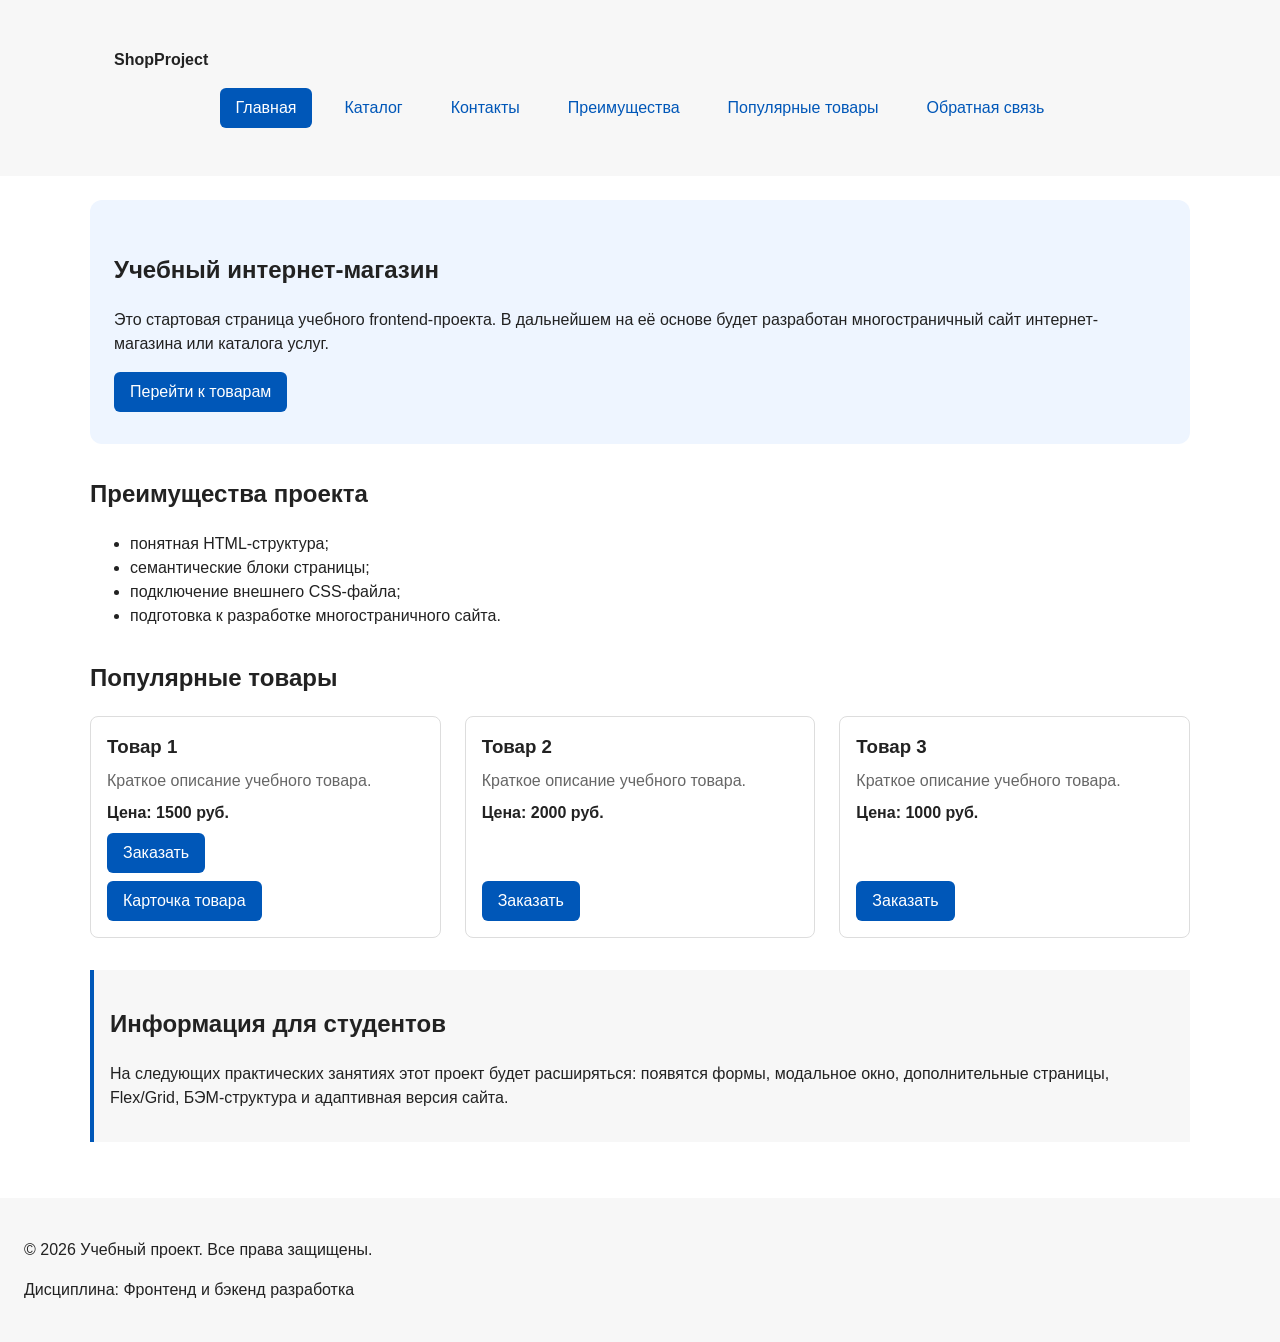
==== commit a8f5220c: "fix: fix hover in product card, product position in catalog" ====
--- a/index.html
+++ b/index.html
@@ -76,7 +76,7 @@
   <h2>Популярные товары</h2>
 
   <div class="products-grid">
-    <article class="product-card product-card--featured">
+    <article class="product-card">
   <h3 class="product-card__title">Товар 1</h3>
   <p class="product-card__description">Краткое описание учебного товара.</p>
   <p class="product-card__price">Цена: 1500 руб.</p>
@@ -87,10 +87,11 @@
   >
     Заказать
   </button>
+  <a class="button button--primary" href="product.html">Карточка товара</a>
 </article>
 
 
-    <article class="product-card product-card--featured">
+    <article class="product-card">
   <h3 class="product-card__title">Товар 2</h3>
   <p class="product-card__description">Краткое описание учебного товара.</p>
   <p class="product-card__price">Цена: 2000 руб.</p>
@@ -103,7 +104,7 @@
   </button>
 </article>
 
-    <article class="product-card product-card--featured">
+    <article class="product-card">
   <h3 class="product-card__title">Товар 3</h3>
   <p class="product-card__description">Краткое описание учебного товара.</p>
   <p class="product-card__price">Цена: 1000 руб.</p>
--- a/css/style.css
+++ b/css/style.css
@@ -196,6 +196,7 @@
 .button--primary {
   color: var(--color-white);
   background-color: var(--color-primary);
+  margin-right: auto;
 }
 
 .button--primary:hover {
@@ -220,7 +221,15 @@
   cursor: not-allowed;
 }
 
-
+.product {
+  max-width: var(--container-width);
+  margin: 0 auto var(--space-xl);
+
+  display: grid;
+  grid-template-columns: 1fr 1fr;
+  gap: var(--space-lg);
+  align-items: start;
+}
 
 
 .products-grid {
@@ -259,6 +268,12 @@
   border-radius: var(--radius-md);
   background-color: var(--color-bg);
 }
+.product__content {
+  padding: var(--space-lg);
+  border: 1px solid var(--color-primary);
+  border-radius: var(--radius-md);
+  background-color: var(--color-bg);
+}
 
 .catalog-layout {
   max-width: var(--container-width);
@@ -317,6 +332,28 @@
   align-self: flex-start;
 }
 
+.product-table {
+  width: 100%;
+  border-collapse: collapse;
+  margin-top: var(--space-md);
+}
+
+.product-table th,
+.product-table td {
+  padding: var(--space-sm) var(--space-md);
+  border: 1px solid var(--color-border);
+  text-align: left;
+}
+
+.product-table th {
+  background-color: var(--color-surface);
+}
+
+.product-table caption {
+  margin-bottom: var(--space-sm);
+  font-weight: 700;
+  text-align: left;
+}
 .aside-info {
   max-width: var(--container-width);
   margin: 0 auto var(--space-xl);
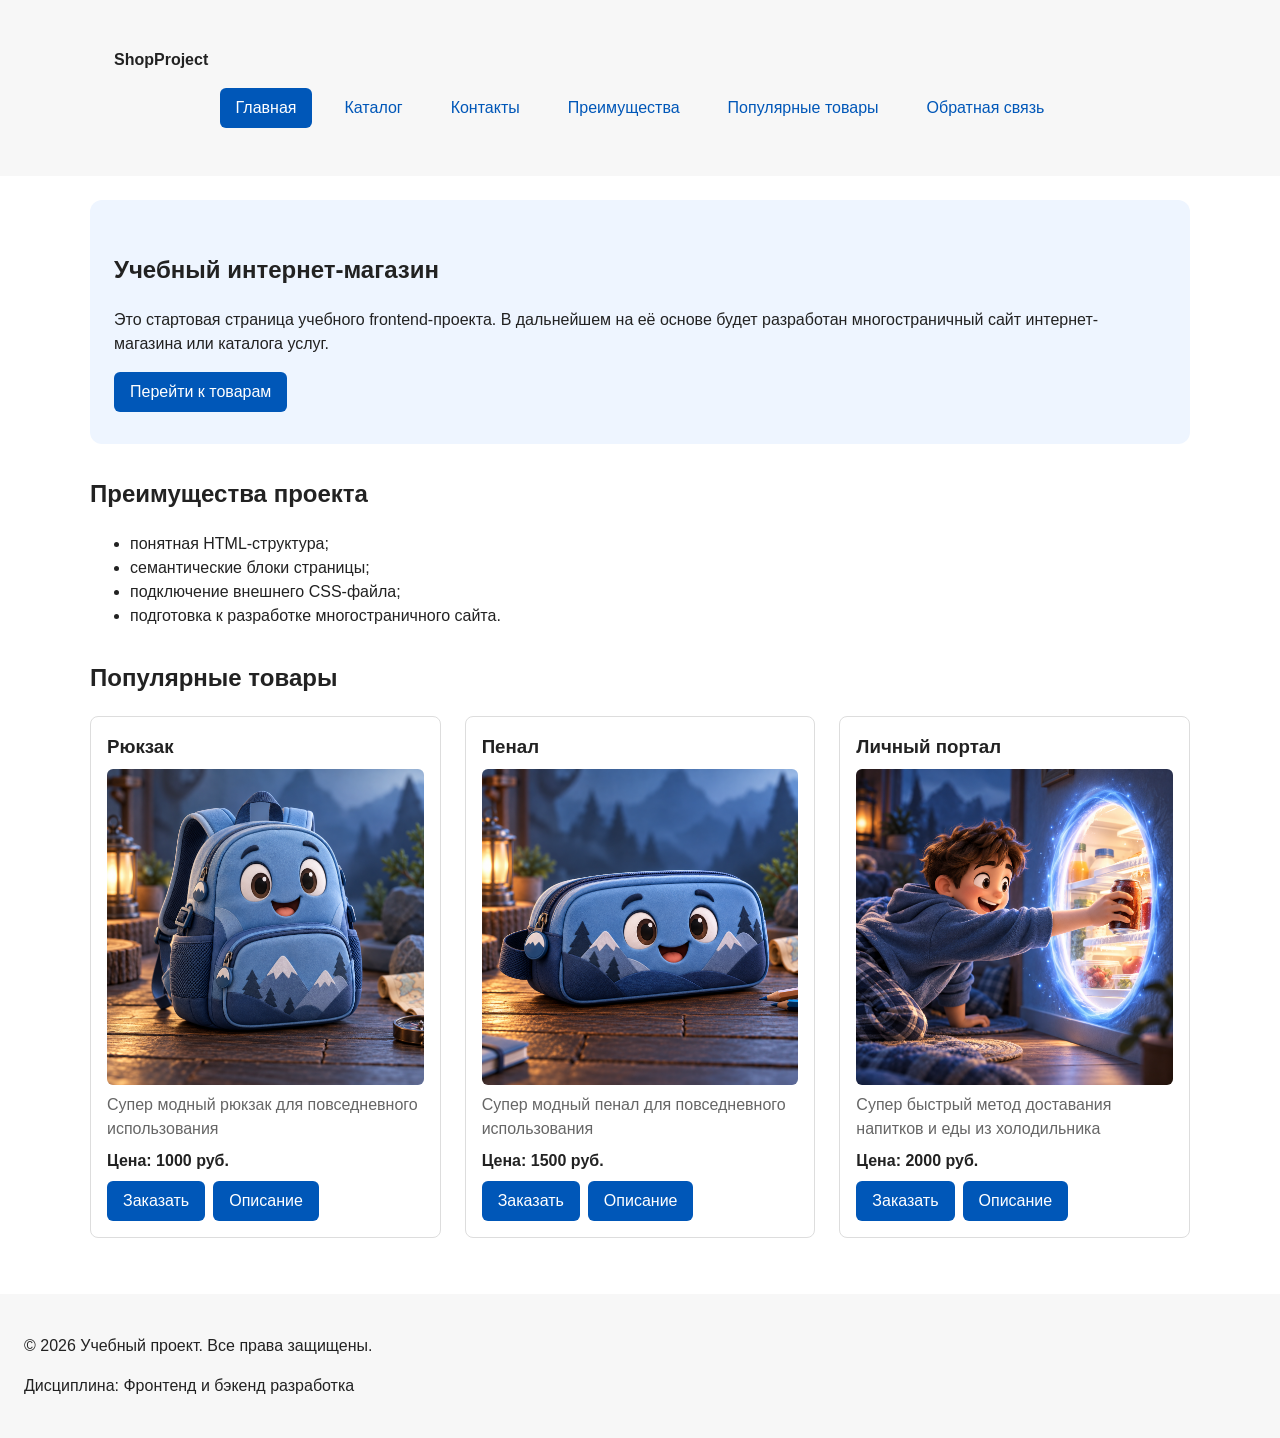
==== commit c9e6e40b: "feat: remake product cards" ====
--- a/index.html
+++ b/index.html
@@ -77,56 +77,66 @@
 
   <div class="products-grid">
     <article class="product-card">
-  <h3 class="product-card__title">Товар 1</h3>
-  <p class="product-card__description">Краткое описание учебного товара.</p>
-  <p class="product-card__price">Цена: 1500 руб.</p>
-  <button
-    class="button button--primary product-card__button"
-    type="button"
-    data-product="Товар 1"
-  >
-    Заказать
-  </button>
-  <a class="button button--primary" href="product.html">Карточка товара</a>
-</article>
-
-
-    <article class="product-card">
-  <h3 class="product-card__title">Товар 2</h3>
-  <p class="product-card__description">Краткое описание учебного товара.</p>
-  <p class="product-card__price">Цена: 2000 руб.</p>
-  <button
-    class="button button--primary product-card__button"
-    type="button"
-    data-product="Товар 2"
-  >
-    Заказать
-  </button>
-</article>
-
-    <article class="product-card">
-  <h3 class="product-card__title">Товар 3</h3>
-  <p class="product-card__description">Краткое описание учебного товара.</p>
-  <p class="product-card__price">Цена: 1000 руб.</p>
-  <button
-    class="button button--primary product-card__button"
-    type="button"
-    data-product="Товар 3"
-  >
-    Заказать
-  </button>
-</article>
+        <h3 class="product-card__title">Рюкзак</h3>
+        <img class="product-card__image" src="images/backpack.png" alt="Изображение товара Рюкзак">
+        <p class="product-card__description">Супер модный рюкзак для повседневного использования</p>
+        <p class="product-card__price">Цена: 1000 руб.</p>
+        <div class="product-card__actions">
+          <button
+            class="button button--primary product-card__button"
+            type="button"
+            data-product="backpack"
+          >
+            Заказать
+          </button>
+
+          <a class="button button--primary" href="product.html">
+            Описание
+          </a>
+        </div>
+        </article>
+
+      <article class="product-card">
+        <h3 class="product-card__title">Пенал</h3>
+        <img class="product-card__image" src="images/pencil-case.png" alt="Изображение товара Пенал">
+        <p class="product-card__description">Супер модный пенал для повседневного использования</p>
+        <p class="product-card__price">Цена: 1500 руб.</p>
+        <div class="product-card__actions">
+          <button
+            class="button button--primary product-card__button"
+            type="button"
+            data-product="backpack"
+          >
+            Заказать
+          </button>
+
+          <a class="button button--primary" href="product.html">
+            Описание
+          </a>
+        </div>
+        </article>
+
+      <article class="product-card">
+        <h3 class="product-card__title">Личный портал</h3>
+        <img class="product-card__image" src="images/portal.png" alt="Изображение товара Личный портал в холодильник">
+        <p class="product-card__description">Супер быстрый метод доставания напитков и еды из холодильника</p>
+        <p class="product-card__price">Цена: 2000 руб.</p>
+        <div class="product-card__actions">
+          <button
+            class="button button--primary product-card__button"
+            type="button"
+            data-product="portal"
+          >
+            Заказать
+          </button>
+
+          <a class="button button--primary" href="product.html">
+            Описание
+          </a>
+        </div>
+        </article>
   </div>
 </section>
-
-<aside class="aside-info">
-  <h2>Информация для студентов</h2>
-  <p>
-    На следующих практических занятиях этот проект будет расширяться:
-    появятся формы, модальное окно, дополнительные страницы, Flex/Grid,
-    БЭМ-структура и адаптивная версия сайта.
-  </p>
-</aside>
 
 </main>
 <footer id="contacts" class="site-footer">
--- a/css/style.css
+++ b/css/style.css
@@ -196,7 +196,6 @@
 .button--primary {
   color: var(--color-white);
   background-color: var(--color-primary);
-  margin-right: auto;
 }
 
 .button--primary:hover {
@@ -328,8 +327,21 @@
 }
 
 .product-card__button {
+  align-self: flex-start;
+}
+
+.product-card__actions {
   margin-top: auto;
-  align-self: flex-start;
+  display: flex;
+  flex-direction: row;
+  align-items: flex-start;
+  gap: var(--space-sm);
+}
+
+.product-card__image{
+  width: 100%;
+  height: auto;
+  border-radius: var(--radius-sm);
 }
 
 .product-table {
@@ -382,6 +394,10 @@
   background-color: rgba(0, 0, 0, 0.5);
 }
 
+.order-form {
+  max-width: 600px;
+}
+
 .order-form__field {
   margin-bottom: var(--space-md);
 }
@@ -401,6 +417,15 @@
   font: inherit;
 }
 
+.order-form__input,
+.order-form__select {
+  height: 44px;
+}
+
+.order-form__select {
+  background-color: var(--color-bg);
+}
+
 .order-form__input:hover,
 .order-form__select:hover,
 .order-form__textarea:hover {
